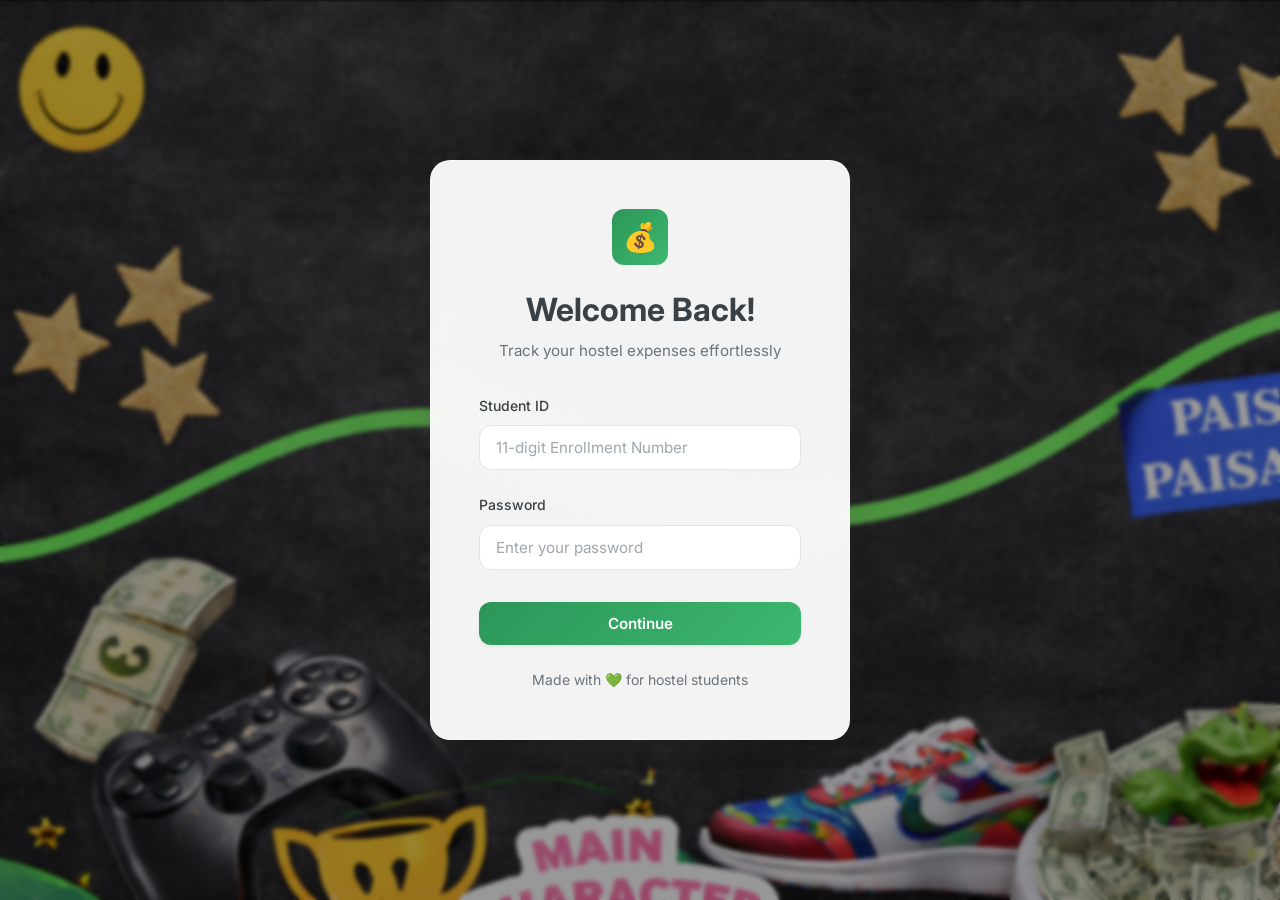
==== dashboard.html @ 22529d7c "Renamed file and added new asset" ====
<!DOCTYPE html>
<html lang="en">
<head>
  <meta charset="UTF-8">
  <meta name="viewport" content="width=device-width, initial-scale=1.0">
  <title>Dashboard - Hostel Expense Manager</title>
  <link rel="preconnect" href="https://fonts.googleapis.com">
  <link rel="preconnect" href="https://fonts.gstatic.com" crossorigin>
  <link href="https://fonts.googleapis.com/css2?family=Inter:wght@400;500;600;700&display=swap" rel="stylesheet">
  <link rel="stylesheet" href="style.css">
</head>
<body>
  <div class="app-container">
    <!-- Sidebar -->
    <aside class="sidebar">
      <div class="sidebar-logo">
        <div class="logo-icon">💰</div>
        <div class="logo-text">
          <h3>Expense Hub</h3>
          <p>Hostel Manager</p>
        </div>
      </div>

      <ul class="nav-menu">
        <li class="nav-item">
          <a href="dashboard.html" class="nav-link active">
            <span class="nav-icon">📊</span>
            <span>Dashboard</span>
          </a>
        </li>
        <li class="nav-item">
          <a href="expenses.html" class="nav-link">
            <span class="nav-icon">💳</span>
            <span>Expenses</span>
          </a>
        </li>
        <li class="nav-item">
          <a href="settlements.html" class="nav-link">
            <span class="nav-icon">🤝</span>
            <span>Settlements</span>
          </a>
        </li>
        <li class="nav-item">
          <a href="roommates.html" class="nav-link">
            <span class="nav-icon">👥</span>
            <span>Roommates</span>
          </a>
        </li>
      </ul>

      <button class="btn btn-ghost" id="logoutBtn" style="width: 100%;">
        <span>🚪</span>
        <span>Logout</span>
      </button>
    </aside>

    <!-- Main Content -->
    <main class="main-content">
      <div class="page-header">
        <h1>Dashboard</h1>
        <p>Overview of your monthly finances</p>
      </div>

      <!-- Budget Overview -->
      <div class="card-grid">
        <div class="card stat-card primary">
          <div class="stat-icon">💰</div>
          <div class="stat-label">Monthly Budget</div>
          <div class="stat-value">₹<span id="budgetTotal">10,000</span></div>
          <button class="btn btn-ghost btn-sm" id="editBudgetBtn">Edit Budget</button>
        </div>

        <div class="card stat-card warning">
          <div class="stat-icon">💸</div>
          <div class="stat-label">Total Spent</div>
          <div class="stat-value">₹<span id="totalSpent">0</span></div>
          <p class="text-muted" id="expenseCount">0 expenses</p>
        </div>

        <div class="card stat-card success">
          <div class="stat-icon">💵</div>
          <div class="stat-label">Remaining Budget</div>
          <div class="stat-value">₹<span id="remainingBudget">10,000</span></div>
          <p class="text-muted" id="budgetStatus">You're doing great!</p>
        </div>

        <div class="card stat-card primary">
          <div class="stat-icon">👤</div>
          <div class="stat-label">You Paid</div>
          <div class="stat-value">₹<span id="userPaid">0</span></div>
          <p class="text-muted">Your share</p>
        </div>
      </div>

      <!-- Budget Progress -->
      <div class="card">
        <div class="card-header">
          <h3>Budget Progress</h3>
        </div>
        <div class="card-body">
          <div style="display: flex; justify-content: space-between; margin-bottom: 8px;">
            <span class="text-muted" id="progressLabel">₹0 of ₹10,000 used</span>
            <span class="text-muted" id="progressPercent">0%</span>
          </div>
          <div class="progress-bar">
            <div class="progress-fill" id="progressFill" style="width: 0%"></div>
          </div>
        </div>
      </div>

      <!-- Spending by Category -->
      <div class="card">
        <div class="card-header">
          <h3>Spending by Category</h3>
        </div>
        <div class="card-body">
          <div class="category-bars" id="categoryBars">
            <!-- Category bars will be dynamically added -->
            <div class="empty-state">
              <div class="empty-icon">📊</div>
              <h3>No expenses yet</h3>
              <p>Add your first expense to see category breakdown</p>
              <button class="btn btn-primary" onclick="window.location.href='expenses.html'">
                Add Expense
              </button>
            </div>
          </div>
        </div>
      </div>

      <!-- Quick Action -->
      <div style="position: fixed; bottom: 32px; right: 32px;">
        <button class="btn btn-primary" onclick="window.location.href='expenses.html'" 
                style="border-radius: 9999px; padding: 16px 32px; font-size: 1.125rem; box-shadow: 0 8px 24px hsl(145 55% 38% / 0.3);">
          ➕ Add New Expense
        </button>
      </div>
    </main>
  </div>

  <!-- Edit Budget Modal -->
  <div id="editBudgetModal" class="modal-overlay hidden">
    <div class="modal">
      <div class="modal-header">
        <h2>Edit Monthly Budget</h2>
        <button class="modal-close" onclick="closeEditBudgetModal()">×</button>
      </div>
      
      <form id="editBudgetForm">
        <div class="form-group">
          <label for="newBudget" class="form-label">Monthly Budget (₹)</label>
          <input 
            type="number" 
            id="newBudget" 
            class="form-input" 
            placeholder="e.g., 10000"
            min="0"
            step="100"
            required
          >
        </div>

        <div class="modal-footer">
          <button type="button" class="btn btn-secondary" onclick="closeEditBudgetModal()">
            Cancel
          </button>
          <button type="submit" class="btn btn-primary">
            Save Budget
          </button>
        </div>
      </form>
    </div>
  </div>

  <script src="data.js"></script>
  <script src="dashboard.js"></script>
</body>
</html>
---- style.css ----
/* ================================
   DESIGN SYSTEM - HOSTEL EXPENSE MANAGER
   Fresh Green Theme with Soft Rounded Design
   ================================ */

:root {
  /* Color System - HSL Format */
  --primary: 145 55% 38%;           /* Emerald green - brand color */
  --primary-hover: 145 60% 30%;     /* Darker emerald for hover */
  --primary-light: 150 55% 70%;     /* Mint - accent */
  --primary-glow: 145 50% 48%;      /* Brighter green for effects */
  
  --accent: 150 55% 70%;            /* Mint accent */
  --accent-light: 150 50% 96%;      /* Soft mint tint */
  
  --sage: 135 20% 72%;              /* Sage - neutral green */
  --sage-light: 135 20% 90%;        /* Light sage for borders */
  
  --background: 210 20% 98%;        /* Off-white */
  --surface: 0 0% 100%;             /* Pure white for cards */
  --border: 210 15% 90%;            /* Subtle borders */
  
  --foreground: 210 10% 25%;        /* Body text - dark gray */
  --foreground-muted: 210 8% 45%;   /* Muted text */
  --foreground-light: 210 8% 65%;   /* Light text */
  
  --success: 145 55% 38%;           /* Green for positive */
  --warning: 45 95% 55%;            /* Amber for warnings */
  --danger: 0 72% 55%;              /* Red for negative */
  
  --shadow-sm: 0 2px 4px hsl(210 10% 25% / 0.06);
  --shadow-md: 0 4px 12px hsl(210 10% 25% / 0.08);
  --shadow-lg: 0 8px 24px hsl(210 10% 25% / 0.12);
  --shadow-glow: 0 0 24px hsl(var(--primary-glow) / 0.15);
  
  --radius-sm: 8px;
  --radius-md: 12px;
  --radius-lg: 16px;
  --radius-xl: 20px;
  --radius-full: 9999px;
  
  --transition: 0.2s cubic-bezier(0.4, 0, 0.2, 1);
  --transition-slow: 0.3s cubic-bezier(0.4, 0, 0.2, 1);
  
  --spacing-xs: 4px;
  --spacing-sm: 8px;
  --spacing-md: 16px;
  --spacing-lg: 24px;
  --spacing-xl: 32px;
  --spacing-2xl: 48px;
}

/* ================================
   GLOBAL RESET & BASE
   ================================ */

* {
  margin: 0;
  padding: 0;
  box-sizing: border-box;
}

html {
  font-size: 16px;
  -webkit-font-smoothing: antialiased;
  -moz-osx-font-smoothing: grayscale;
}

body {
  font-family: 'Inter', -apple-system, BlinkMacSystemFont, 'Segoe UI', system-ui, sans-serif;
  background-image: url("./Login_bg.png");
  line-height: 1.6;
  min-height: 100vh;
  overflow-x: hidden;
}

/* ================================
   TYPOGRAPHY
   ================================ */

h1, h2, h3, h4, h5, h6 {
  font-weight: 600;
  line-height: 1.3;
  color: hsl(var(--foreground));
}

h1 {
  font-size: 2rem;
  font-weight: 700;
}

h2 {
  font-size: 1.5rem;
}

h3 {
  font-size: 1.25rem;
}

h4 {
  font-size: 1.125rem;
}

p {
  line-height: 1.6;
  color: hsl(var(--foreground-muted));
}

.text-muted {
  color: hsl(var(--foreground-muted));
  font-size: 0.875rem;
}

.text-light {
  color: hsl(var(--foreground-light));
  font-size: 0.875rem;
}

/* ================================
   LAYOUT - LOGIN PAGE
   ================================ */

.login-container {
  min-height: 100vh;
  display: flex;
  align-items: center;
  justify-content: center;
  background-size: cover;
  background-position: center;
  padding: var(--spacing-lg);
  position: relative;
}

.login-container::before {
  content: '';
  position: absolute;
  inset: 0;
  background: rgba(0, 0, 0, 0.4);
  backdrop-filter: blur(2px);
}

.login-card {
  position: relative;
  z-index: 1;
  background: rgba(255, 255, 255, 0.95);
  backdrop-filter: blur(20px);
  border-radius: var(--radius-xl);
  padding: var(--spacing-2xl);
  width: 100%;
  max-width: 420px;
  box-shadow: var(--shadow-lg);
  border: 1px solid rgba(255, 255, 255, 0.3);
}

.login-logo {
  width: 56px;
  height: 56px;
  background: linear-gradient(135deg, hsl(var(--primary)), hsl(var(--primary-glow)));
  border-radius: var(--radius-md);
  display: flex;
  align-items: center;
  justify-content: center;
  font-size: 1.75rem;
  margin: 0 auto var(--spacing-lg);
}

.login-header {
  text-align: center;
  margin-bottom: var(--spacing-xl);
}

.login-header h1 {
  margin-bottom: var(--spacing-sm);
  color: hsl(var(--foreground));
}

.login-header p {
  color: hsl(var(--foreground-muted));
  font-size: 0.95rem;
}

/* ================================
   LAYOUT - MAIN APP
   ================================ */

.app-container {
  display: flex;
  min-height: 100vh;
  background: hsl(var(--background));
}

.sidebar {
  width: 260px;
  background: hsl(var(--surface));
  border-right: 1px solid hsl(var(--border));
  padding: var(--spacing-lg);
  display: flex;
  flex-direction: column;
  position: fixed;
  height: 100vh;
  left: 0;
  top: 0;
}

.sidebar-logo {
  display: flex;
  align-items: center;
  gap: var(--spacing-md);
  margin-bottom: var(--spacing-2xl);
  padding-bottom: var(--spacing-lg);
  border-bottom: 1px solid hsl(var(--border));
}

.logo-icon {
  width: 40px;
  height: 40px;
  background: linear-gradient(135deg, hsl(var(--primary)), hsl(var(--primary-glow)));
  border-radius: var(--radius-md);
  display: flex;
  align-items: center;
  justify-content: center;
  font-size: 1.25rem;
  flex-shrink: 0;
}

.logo-text h3 {
  font-size: 1.125rem;
  color: hsl(var(--foreground));
  margin-bottom: 2px;
}

.logo-text p {
  font-size: 0.75rem;
  color: hsl(var(--foreground-muted));
}

.nav-menu {
  list-style: none;
  flex: 1;
}

.nav-item {
  margin-bottom: var(--spacing-sm);
}

.nav-link {
  display: flex;
  align-items: center;
  gap: var(--spacing-md);
  padding: var(--spacing-md);
  border-radius: var(--radius-md);
  text-decoration: none;
  color: hsl(var(--foreground-muted));
  font-weight: 500;
  transition: all var(--transition);
  cursor: pointer;
}

.nav-link:hover {
  background: hsl(var(--accent-light));
  color: hsl(var(--primary));
}

.nav-link.active {
  background: linear-gradient(135deg, hsl(var(--primary)), hsl(var(--primary-glow)));
  color: white;
  box-shadow: var(--shadow-glow);
}

.nav-icon {
  font-size: 1.25rem;
  width: 24px;
  text-align: center;
}

.main-content {
  flex: 1;
  margin-left: 260px;
  padding: var(--spacing-xl);
  min-height: 100vh;
}

.page-header {
  margin-bottom: var(--spacing-xl);
}

.page-header h1 {
  margin-bottom: var(--spacing-sm);
}

.page-header p {
  font-size: 1rem;
}

/* ================================
   CARDS & CONTAINERS
   ================================ */

.card {
  background: hsl(var(--surface));
  border-radius: var(--radius-lg);
  padding: var(--spacing-lg);
  box-shadow: var(--shadow-sm);
  border: 1px solid hsl(var(--border));
  transition: all var(--transition);
}

.card:hover {
  box-shadow: var(--shadow-md);
}

.card-header {
  margin-bottom: var(--spacing-lg);
  padding-bottom: var(--spacing-md);
  border-bottom: 1px solid hsl(var(--border));
}

.card-header h3 {
  font-size: 1.125rem;
  color: hsl(var(--foreground));
}

.card-body {
  padding: 0;
}

.card-grid {
  display: grid;
  grid-template-columns: repeat(auto-fit, minmax(280px, 1fr));
  gap: var(--spacing-lg);
  margin-bottom: var(--spacing-xl);
}

/* ================================
   STAT CARDS
   ================================ */

.stat-card {
  display: flex;
  flex-direction: column;
  gap: var(--spacing-md);
}

.stat-card .stat-icon {
  width: 48px;
  height: 48px;
  border-radius: var(--radius-md);
  display: flex;
  align-items: center;
  justify-content: center;
  font-size: 1.5rem;
  margin-bottom: var(--spacing-sm);
}

.stat-card.primary .stat-icon {
  background: linear-gradient(135deg, hsl(var(--primary) / 0.1), hsl(var(--primary-glow) / 0.1));
  color: hsl(var(--primary));
}

.stat-card.success .stat-icon {
  background: hsl(var(--success) / 0.1);
  color: hsl(var(--success));
}

.stat-card.warning .stat-icon {
  background: hsl(var(--warning) / 0.1);
  color: hsl(var(--warning));
}

.stat-card.danger .stat-icon {
  background: hsl(var(--danger) / 0.1);
  color: hsl(var(--danger));
}

.stat-label {
  font-size: 0.875rem;
  color: hsl(var(--foreground-muted));
  font-weight: 500;
}

.stat-value {
  font-size: 1.875rem;
  font-weight: 700;
  color: hsl(var(--foreground));
}

.stat-change {
  font-size: 0.875rem;
  font-weight: 500;
  display: inline-flex;
  align-items: center;
  gap: 4px;
}

.stat-change.positive {
  color: hsl(var(--success));
}

.stat-change.negative {
  color: hsl(var(--danger));
}

/* ================================
   FORMS & INPUTS
   ================================ */

.form-group {
  margin-bottom: var(--spacing-lg);
}

.form-label {
  display: block;
  margin-bottom: var(--spacing-sm);
  font-weight: 500;
  color: hsl(var(--foreground));
  font-size: 0.875rem;
}

.form-input,
.form-select,
.form-textarea {
  width: 100%;
  padding: 12px 16px;
  border: 1.5px solid hsl(var(--border));
  border-radius: var(--radius-md);
  font-size: 0.95rem;
  font-family: inherit;
  background: hsl(var(--surface));
  color: hsl(var(--foreground));
  transition: all var(--transition);
}

.form-input:focus,
.form-select:focus,
.form-textarea:focus {
  outline: none;
  border-color: hsl(var(--primary));
  box-shadow: 0 0 0 3px hsl(var(--primary) / 0.1);
}

.form-textarea {
  resize: vertical;
  min-height: 100px;
}

::placeholder {
  color: hsl(var(--foreground-light));
}

/* ================================
   BUTTONS
   ================================ */

.btn {
  display: inline-flex;
  align-items: center;
  justify-content: center;
  gap: var(--spacing-sm);
  padding: 12px 24px;
  border: none;
  border-radius: var(--radius-md);
  font-size: 0.95rem;
  font-weight: 600;
  font-family: inherit;
  cursor: pointer;
  transition: all var(--transition);
  text-decoration: none;
  white-space: nowrap;
}

.btn-primary {
  background: linear-gradient(135deg, hsl(var(--primary)), hsl(var(--primary-glow)));
  color: white;
  box-shadow: var(--shadow-sm);
}

.btn-primary:hover {
  transform: translateY(-2px);
  box-shadow: var(--shadow-glow), var(--shadow-md);
}

.btn-primary:active {
  transform: translateY(0);
}

.btn-secondary {
  background: hsl(var(--surface));
  color: hsl(var(--foreground));
  border: 1.5px solid hsl(var(--border));
}

.btn-secondary:hover {
  border-color: hsl(var(--primary));
  color: hsl(var(--primary));
  background: hsl(var(--accent-light));
}

.btn-ghost {
  background: transparent;
  color: hsl(var(--foreground-muted));
  padding: 8px 16px;
}

.btn-ghost:hover {
  background: hsl(var(--accent-light));
  color: hsl(var(--primary));
}

.btn-danger {
  background: hsl(var(--danger));
  color: white;
}

.btn-danger:hover {
  background: hsl(0 72% 48%);
}

.btn-sm {
  padding: 8px 16px;
  font-size: 0.875rem;
}

.btn-icon {
  width: 40px;
  height: 40px;
  padding: 0;
  border-radius: var(--radius-md);
}

/* ================================
   PROGRESS BAR
   ================================ */

.progress-bar {
  width: 100%;
  height: 12px;
  background: hsl(var(--sage-light));
  border-radius: var(--radius-full);
  overflow: hidden;
  margin: var(--spacing-md) 0;
}

.progress-fill {
  height: 100%;
  background: linear-gradient(90deg, hsl(var(--primary)), hsl(var(--primary-glow)));
  border-radius: var(--radius-full);
  transition: width var(--transition-slow);
}

.progress-fill.warning {
  background: linear-gradient(90deg, hsl(var(--warning)), hsl(45 95% 65%));
}

.progress-fill.danger {
  background: linear-gradient(90deg, hsl(var(--danger)), hsl(0 72% 65%));
}

/* ================================
   CATEGORY BARS
   ================================ */

.category-bars {
  display: flex;
  flex-direction: column;
  gap: var(--spacing-lg);
}

.category-bar-item {
  display: flex;
  flex-direction: column;
  gap: var(--spacing-sm);
}

.category-bar-header {
  display: flex;
  justify-content: space-between;
  align-items: center;
}

.category-bar-label {
  display: flex;
  align-items: center;
  gap: var(--spacing-sm);
  font-weight: 500;
  color: hsl(var(--foreground));
}

.category-bar-icon {
  font-size: 1.25rem;
}

.category-bar-amount {
  font-weight: 600;
  color: hsl(var(--foreground));
}

.category-bar {
  height: 8px;
  background: hsl(var(--sage-light));
  border-radius: var(--radius-full);
  overflow: hidden;
}

.category-bar-fill {
  height: 100%;
  background: linear-gradient(90deg, hsl(var(--primary)), hsl(var(--primary-glow)));
  border-radius: var(--radius-full);
  transition: width var(--transition-slow);
}

/* ================================
   FILTERS & PILLS
   ================================ */

.filters {
  display: flex;
  flex-wrap: wrap;
  gap: var(--spacing-sm);
  margin-bottom: var(--spacing-xl);
}

.filter-pill {
  padding: 8px 16px;
  border-radius: var(--radius-full);
  background: hsl(var(--surface));
  border: 1.5px solid hsl(var(--border));
  color: hsl(var(--foreground-muted));
  font-size: 0.875rem;
  font-weight: 500;
  cursor: pointer;
  transition: all var(--transition);
  white-space: nowrap;
}

.filter-pill:hover {
  border-color: hsl(var(--primary));
  color: hsl(var(--primary));
  background: hsl(var(--accent-light));
}

.filter-pill.active {
  background: linear-gradient(135deg, hsl(var(--primary)), hsl(var(--primary-glow)));
  color: white;
  border-color: transparent;
}

/* ================================
   EXPENSE CARDS
   ================================ */

.expense-list {
  display: flex;
  flex-direction: column;
  gap: var(--spacing-md);
}

.expense-card {
  display: flex;
  align-items: center;
  justify-content: space-between;
  padding: var(--spacing-lg);
  background: hsl(var(--surface));
  border: 1px solid hsl(var(--border));
  border-radius: var(--radius-lg);
  transition: all var(--transition);
  cursor: pointer;
}

.expense-card:hover {
  border-color: hsl(var(--primary));
  box-shadow: var(--shadow-md);
}

.expense-card-left {
  display: flex;
  align-items: center;
  gap: var(--spacing-md);
  flex: 1;
}

.expense-icon {
  width: 48px;
  height: 48px;
  border-radius: var(--radius-md);
  display: flex;
  align-items: center;
  justify-content: center;
  font-size: 1.5rem;
  background: hsl(var(--accent-light));
  color: hsl(var(--primary));
  flex-shrink: 0;
}

.expense-details {
  flex: 1;
  min-width: 0;
}

.expense-title {
  font-weight: 600;
  color: hsl(var(--foreground));
  margin-bottom: 4px;
}

.expense-meta {
  display: flex;
  align-items: center;
  gap: var(--spacing-md);
  flex-wrap: wrap;
}

.expense-date,
.expense-payer {
  font-size: 0.875rem;
  color: hsl(var(--foreground-muted));
  display: flex;
  align-items: center;
  gap: 4px;
}

.expense-tags {
  display: flex;
  gap: var(--spacing-sm);
  margin-top: 4px;
}

.tag {
  padding: 4px 10px;
  border-radius: var(--radius-full);
  font-size: 0.75rem;
  font-weight: 500;
}

.tag-category {
  background: hsl(var(--primary) / 0.1);
  color: hsl(var(--primary));
}

.tag-shared {
  background: hsl(var(--warning) / 0.1);
  color: hsl(var(--warning));
}

.tag-personal {
  background: hsl(210 10% 85%);
  color: hsl(var(--foreground-muted));
}

.expense-amount {
  text-align: right;
  flex-shrink: 0;
}

.expense-total {
  font-size: 1.125rem;
  font-weight: 700;
  color: hsl(var(--foreground));
  margin-bottom: 4px;
}

.expense-share {
  font-size: 0.875rem;
  color: hsl(var(--foreground-muted));
}

/* ================================
   ROOMMATE CARDS
   ================================ */

.roommate-list {
  display: grid;
  grid-template-columns: repeat(auto-fill, minmax(250px, 1fr));
  gap: var(--spacing-lg);
}

.roommate-card {
  display: flex;
  align-items: center;
  gap: var(--spacing-md);
  padding: var(--spacing-lg);
  background: hsl(var(--surface));
  border: 1px solid hsl(var(--border));
  border-radius: var(--radius-lg);
  transition: all var(--transition);
}

.roommate-card:hover {
  border-color: hsl(var(--primary));
  box-shadow: var(--shadow-md);
}

.roommate-avatar {
  width: 56px;
  height: 56px;
  border-radius: var(--radius-full);
  display: flex;
  align-items: center;
  justify-content: center;
  font-size: 1.5rem;
  font-weight: 700;
  color: white;
  flex-shrink: 0;
}

.roommate-info {
  flex: 1;
  min-width: 0;
}

.roommate-name {
  font-weight: 600;
  color: hsl(var(--foreground));
  margin-bottom: 4px;
  display: flex;
  align-items: center;
  gap: var(--spacing-sm);
}

.badge-you {
  padding: 2px 8px;
  border-radius: var(--radius-full);
  background: linear-gradient(135deg, hsl(var(--primary)), hsl(var(--primary-glow)));
  color: white;
  font-size: 0.7rem;
  font-weight: 600;
}

.roommate-actions {
  display: flex;
  gap: var(--spacing-sm);
}

/* ================================
   SETTLEMENT CARDS
   ================================ */

.settlement-list {
  display: flex;
  flex-direction: column;
  gap: var(--spacing-md);
}

.settlement-card {
  display: flex;
  align-items: center;
  justify-content: space-between;
  padding: var(--spacing-lg);
  background: hsl(var(--surface));
  border: 1px solid hsl(var(--border));
  border-radius: var(--radius-lg);
  transition: all var(--transition);
}

.settlement-card:hover {
  box-shadow: var(--shadow-md);
}

.settlement-card.owe {
  border-left: 4px solid hsl(var(--danger));
}

.settlement-card.owed {
  border-left: 4px solid hsl(var(--success));
}

.settlement-left {
  display: flex;
  align-items: center;
  gap: var(--spacing-md);
  flex: 1;
}

.settlement-avatar {
  width: 48px;
  height: 48px;
  border-radius: var(--radius-full);
  display: flex;
  align-items: center;
  justify-content: center;
  font-size: 1.25rem;
  font-weight: 700;
  color: white;
  flex-shrink: 0;
}

.settlement-details {
  flex: 1;
}

.settlement-text {
  font-weight: 600;
  color: hsl(var(--foreground));
  margin-bottom: 4px;
}

.settlement-date {
  font-size: 0.875rem;
  color: hsl(var(--foreground-muted));
}

.settlement-amount {
  font-size: 1.5rem;
  font-weight: 700;
  margin: 0 var(--spacing-lg);
}

.settlement-amount.owe {
  color: hsl(var(--danger));
}

.settlement-amount.owed {
  color: hsl(var(--success));
}

.settlement-actions {
  display: flex;
  gap: var(--spacing-sm);
}

/* ================================
   EMPTY STATES
   ================================ */

.empty-state {
  text-align: center;
  padding: var(--spacing-2xl);
}

.empty-icon {
  font-size: 4rem;
  margin-bottom: var(--spacing-lg);
  opacity: 0.5;
}

.empty-state h3 {
  margin-bottom: var(--spacing-sm);
  color: hsl(var(--foreground));
}

.empty-state p {
  margin-bottom: var(--spacing-xl);
  color: hsl(var(--foreground-muted));
}

/* ================================
   MODAL/DIALOG
   ================================ */

.modal-overlay {
  position: fixed;
  inset: 0;
  background: rgba(0, 0, 0, 0.5);
  backdrop-filter: blur(4px);
  display: flex;
  align-items: center;
  justify-content: center;
  z-index: 1000;
  padding: var(--spacing-lg);
}

.modal {
  background: hsl(var(--surface));
  border-radius: var(--radius-xl);
  padding: var(--spacing-xl);
  width: 100%;
  max-width: 500px;
  max-height: 90vh;
  overflow-y: auto;
  box-shadow: var(--shadow-lg);
}

.modal-header {
  display: flex;
  justify-content: space-between;
  align-items: center;
  margin-bottom: var(--spacing-xl);
}

.modal-header h2 {
  color: hsl(var(--foreground));
}

.modal-close {
  width: 36px;
  height: 36px;
  border-radius: var(--radius-md);
  border: none;
  background: transparent;
  color: hsl(var(--foreground-muted));
  cursor: pointer;
  display: flex;
  align-items: center;
  justify-content: center;
  font-size: 1.5rem;
  transition: all var(--transition);
}

.modal-close:hover {
  background: hsl(var(--accent-light));
  color: hsl(var(--primary));
}

.modal-footer {
  display: flex;
  gap: var(--spacing-md);
  justify-content: flex-end;
  margin-top: var(--spacing-xl);
}

/* ================================
   UTILITIES
   ================================ */

.hidden {
  display: none !important;
}

.flex {
  display: flex;
}

.flex-col {
  flex-direction: column;
}

.items-center {
  align-items: center;
}

.justify-between {
  justify-content: space-between;
}

.gap-sm {
  gap: var(--spacing-sm);
}

.gap-md {
  gap: var(--spacing-md);
}

.gap-lg {
  gap: var(--spacing-lg);
}

.mt-auto {
  margin-top: auto;
}

.text-center {
  text-align: center;
}

/* ================================
   RESPONSIVE
   ================================ */

@media (max-width: 1024px) {
  body {
    font-size: 14px;
  }
  
  .sidebar {
    width: 220px;
  }
  
  .main-content {
    margin-left: 220px;
    padding: var(--spacing-lg);
  }
  
  .card-grid {
    grid-template-columns: 1fr 1fr;
  }
}
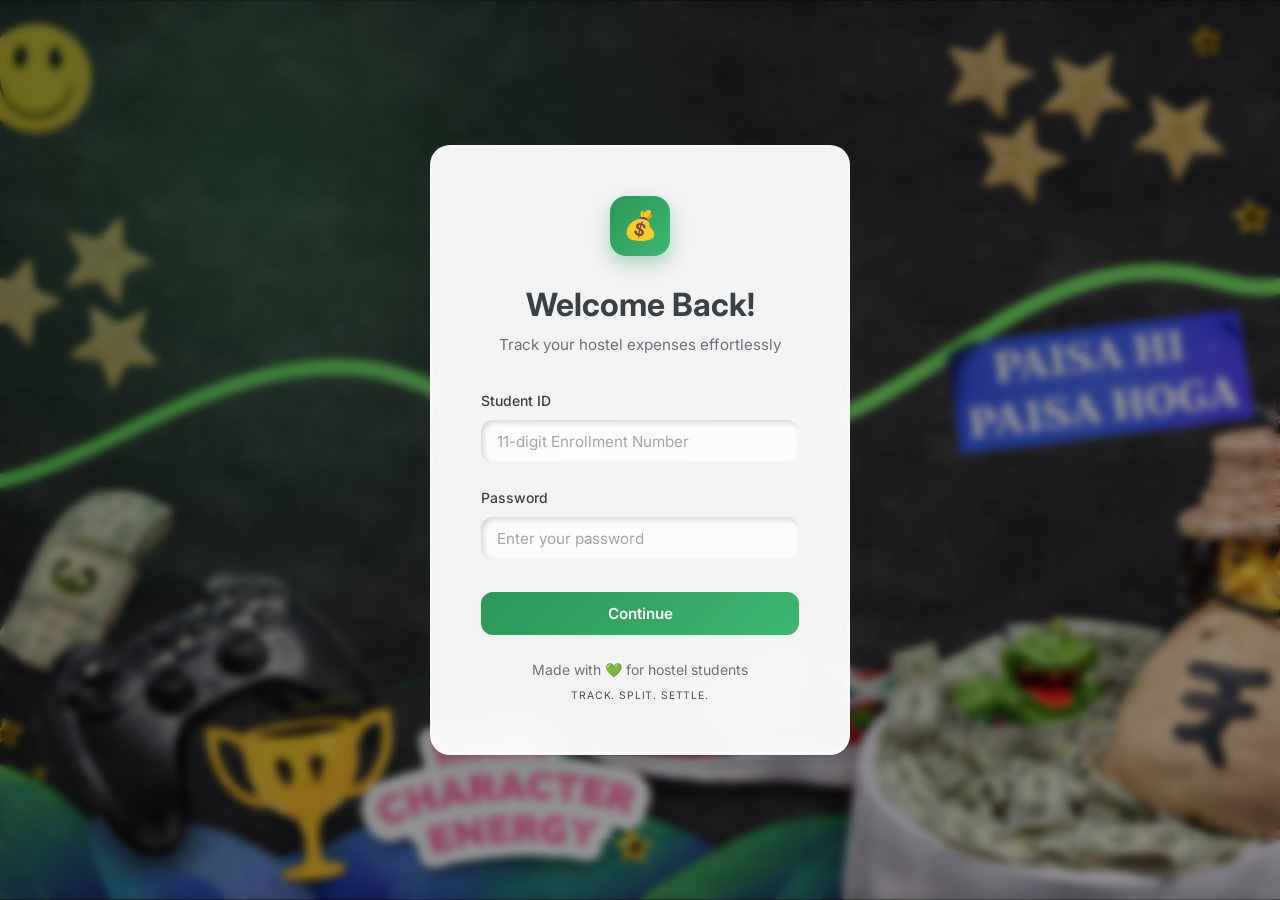
==== commit 9a5514ef: "Update UI" ====
--- a/dashboard.html
+++ b/dashboard.html
@@ -7,7 +7,7 @@
   <link rel="preconnect" href="https://fonts.googleapis.com">
   <link rel="preconnect" href="https://fonts.gstatic.com" crossorigin>
   <link href="https://fonts.googleapis.com/css2?family=Inter:wght@400;500;600;700&display=swap" rel="stylesheet">
-  <link rel="stylesheet" href="style.css">
+  <link rel="stylesheet" href="styles.css">
 </head>
 <body>
   <div class="app-container">
--- a/styles.css
+++ b/styles.css
@@ -0,0 +1,1224 @@
+/* ================================
+   DESIGN SYSTEM - HOSTEL EXPENSE MANAGER
+   Fresh Green Theme with Soft Rounded Design
+   ================================ */
+
+:root {
+  /* Color System - HSL Format */
+  --primary: 145 55% 38%;           /* Emerald green - brand color */
+  --primary-hover: 145 60% 30%;     /* Darker emerald for hover */
+  --primary-light: 150 55% 70%;     /* Mint - accent */
+  --primary-glow: 145 50% 48%;      /* Brighter green for effects */
+  
+  --accent: 150 55% 70%;            /* Mint accent */
+  --accent-light: 150 50% 96%;      /* Soft mint tint */
+  
+  --sage: 135 20% 72%;              /* Sage - neutral green */
+  --sage-light: 135 20% 90%;        /* Light sage for borders */
+  
+  --background: 210 20% 98%;        /* Off-white */
+  --surface: 0 0% 100%;             /* Pure white for cards */
+  --border: 210 15% 90%;            /* Subtle borders */
+  
+  --foreground: 210 10% 25%;        /* Body text - dark gray */
+  --foreground-muted: 210 8% 45%;   /* Muted text */
+  --foreground-light: 210 8% 65%;   /* Light text */
+  
+  --success: 145 55% 38%;           /* Green for positive */
+  --warning: 45 95% 55%;            /* Amber for warnings */
+  --danger: 0 72% 55%;              /* Red for negative */
+  
+  --shadow-sm: 0 2px 4px hsl(210 10% 25% / 0.06);
+  --shadow-md: 0 4px 12px hsl(210 10% 25% / 0.08);
+  --shadow-lg: 0 8px 24px hsl(210 10% 25% / 0.12);
+  --shadow-glow: 0 0 24px hsl(var(--primary-glow) / 0.15);
+  
+  --radius-sm: 8px;
+  --radius-md: 12px;
+  --radius-lg: 16px;
+  --radius-xl: 20px;
+  --radius-full: 9999px;
+  
+  --transition: 0.2s cubic-bezier(0.4, 0, 0.2, 1);
+  --transition-slow: 0.3s cubic-bezier(0.4, 0, 0.2, 1);
+  
+  --spacing-xs: 4px;
+  --spacing-sm: 8px;
+  --spacing-md: 16px;
+  --spacing-lg: 24px;
+  --spacing-xl: 32px;
+  --spacing-2xl: 48px;
+}
+
+/* ================================
+   GLOBAL RESET & BASE
+   ================================ */
+
+* {
+  margin: 0;
+  padding: 0;
+  box-sizing: border-box;
+}
+
+html {
+  font-size: 16px;
+  -webkit-font-smoothing: antialiased;
+  -moz-osx-font-smoothing: grayscale;
+}
+
+body {
+  font-family: 'Inter', -apple-system, BlinkMacSystemFont, 'Segoe UI', system-ui, sans-serif;
+  background-image: url("./Login_bg.png");
+  line-height: 1.6;
+  min-height: 100vh;
+  overflow-x: hidden;
+}
+
+/* ================================
+   TYPOGRAPHY
+   ================================ */
+
+h1, h2, h3, h4, h5, h6 {
+  font-weight: 600;
+  line-height: 1.3;
+  color: hsl(var(--foreground));
+}
+
+h1 {
+  font-size: 2rem;
+  font-weight: 700;
+}
+
+h2 {
+  font-size: 1.5rem;
+}
+
+h3 {
+  font-size: 1.25rem;
+}
+
+h4 {
+  font-size: 1.125rem;
+}
+
+p {
+  line-height: 1.6;
+  color: hsl(var(--foreground-muted));
+}
+
+.text-muted {
+  color: hsl(var(--foreground-muted));
+  font-size: 0.875rem;
+}
+
+.text-light {
+  color: hsl(var(--foreground-light));
+  font-size: 0.875rem;
+}
+
+/* ================================
+   LAYOUT - LOGIN PAGE
+   ================================ */
+
+.login-container {
+  min-height: 100vh;
+  display: flex;
+  align-items: center;
+  justify-content: center;
+  background-image: url("Login_bg.png");
+  background-size: cover;
+  background-position: center;
+  background-repeat: no-repeat;
+  padding: var(--spacing-lg);
+  animation: bgMove 14s ease infinite;
+  position: relative;
+  overflow: hidden;
+}
+
+.login-header h1 {
+  animation: textRise 0.8s ease forwards;
+}
+
+.login-header p {
+  animation: textFade 1s ease forwards;
+}
+
+@keyframes textRise {
+  from {
+    opacity: 0;
+    transform: translateY(20px);
+  }
+  to {
+    opacity: 1;
+    transform: translateY(0);
+  }
+}
+
+@keyframes textFade {
+  from { opacity: 0; }
+  to { opacity: 1; }
+}
+
+.login-container::after {
+  content: "";
+  position: absolute;
+  inset: 0;
+  background: radial-gradient(
+    circle at 20% 20%,
+    rgba(34,197,94,0.15),
+    transparent 40%
+  );
+  animation: bgMove 8s ease-in-out infinite alternate;
+  pointer-events: none;
+}
+
+.login-container::before {
+  content: '';
+  position: absolute;
+  inset: 0;
+  background: linear-gradient(
+    to bottom right,
+    rgba(0, 0, 0, 0.55),
+    rgba(0, 0, 0, 0.35)
+  );
+  backdrop-filter: blur(4.5px);
+  z-index: 0;
+}
+
+.login-card {
+  position: relative;
+  z-index: 1;
+  background: rgba(255, 255, 255, 0.95);
+  backdrop-filter: blur(20px);
+  border-radius: var(--radius-xl);
+  padding: var(--spacing-2xl);
+  width: 100%;
+  max-width: 420px;
+  box-shadow: var(--shadow-lg);
+  border: 3px solid rgba(255, 255, 255, 0.3);
+  animation: slideUpFade 0.6s ease-out;
+
+}
+
+@keyframes slideUpFade {
+  from {
+    opacity: 0;
+    transform: translateY(40px) scale(0.96);
+  }
+  to {
+    opacity: 1;
+    transform: translateY(0) scale(1);
+  }
+}
+
+.login-card:hover {
+  transform: translateY(-10px) scale(1.02);
+  box-shadow: 0 15px 40px rgba(0,0,0,0.25);
+  transition: transform 0.3s ease, box-shadow 0.3s ease;
+}
+
+.login-logo {
+  width: 60px;
+  height: 60px;
+  margin-bottom: 20px;
+  animation: float 1s ease-in-out infinite;
+  background: linear-gradient(135deg, hsl(var(--primary)), hsl(var(--primary-glow)));
+  border-radius: 16px;
+  display: flex;
+  align-items: center;
+  justify-content: center;
+  font-size: 1.75rem;
+  margin: 0 auto 28px;
+  box-shadow: 0 8px 20px hsl(var(--primary) / 0.35);
+}
+
+.login-header {
+  text-align: center;
+  margin-bottom: 32px;
+}
+
+.login-header h1 {
+  margin-bottom: var(--spacing-sm);
+  color: hsl(var(--foreground));
+}
+
+.login-header p {
+  color: hsl(var(--foreground-muted));
+  font-size: 0.95rem;
+}
+
+.login-button {
+  background: #ff7f50;
+  border: none;
+  border-radius: 10px;
+  padding: 12px 20px;
+  color: white;
+  font-weight: bold;
+  cursor: pointer;
+  transition: box-shadow 0.3s ease, transform 0.2s ease;
+}
+
+.login-button:hover {
+  box-shadow: 0 0 15px #ff7f50, 0 0 30px #ff7f50;
+  transform: scale(1.05);
+}
+
+
+/* ================================
+   LAYOUT - MAIN APP
+   ================================ */
+
+.app-container {
+  display: flex;
+  min-height: 100vh;
+  background: hsl(var(--background));
+}
+
+.sidebar {
+  width: 260px;
+  background: hsl(var(--surface));
+  border-right: 1px solid hsl(var(--border));
+  padding: var(--spacing-lg);
+  display: flex;
+  flex-direction: column;
+  position: fixed;
+  height: 100vh;
+  left: 0;
+  top: 0;
+}
+
+.sidebar-logo {
+  display: flex;
+  align-items: center;
+  gap: var(--spacing-md);
+  margin-bottom: var(--spacing-2xl);
+  padding-bottom: var(--spacing-lg);
+  border-bottom: 1px solid hsl(var(--border));
+}
+
+.logo-icon {
+  width: 40px;
+  height: 40px;
+  background: linear-gradient(135deg, hsl(var(--primary)), hsl(var(--primary-glow)));
+  border-radius: var(--radius-md);
+  display: flex;
+  align-items: center;
+  justify-content: center;
+  font-size: 1.25rem;
+  flex-shrink: 0;
+}
+
+.logo-text h3 {
+  font-size: 1.125rem;
+  color: hsl(var(--foreground));
+  margin-bottom: 2px;
+}
+
+.logo-text p {
+  font-size: 0.75rem;
+  color: hsl(var(--foreground-muted));
+}
+
+.nav-menu {
+  list-style: none;
+  flex: 1;
+}
+
+.nav-item {
+  margin-bottom: var(--spacing-sm);
+}
+
+.nav-link {
+  display: flex;
+  align-items: center;
+  gap: var(--spacing-md);
+  padding: var(--spacing-md);
+  border-radius: var(--radius-md);
+  text-decoration: none;
+  color: hsl(var(--foreground-muted));
+  font-weight: 500;
+  transition: all var(--transition);
+  cursor: pointer;
+}
+
+.nav-link:hover {
+  background: hsl(var(--accent-light));
+  color: hsl(var(--primary));
+}
+
+.nav-link.active {
+  background: linear-gradient(135deg, hsl(var(--primary)), hsl(var(--primary-glow)));
+  color: white;
+  box-shadow: var(--shadow-glow);
+}
+
+.nav-icon {
+  font-size: 1.25rem;
+  width: 24px;
+  text-align: center;
+}
+
+.main-content {
+  flex: 1;
+  margin-left: 260px;
+  padding: var(--spacing-xl);
+  min-height: 100vh;
+}
+
+.page-header {
+  margin-bottom: var(--spacing-xl);
+}
+
+.page-header h1 {
+  margin-bottom: var(--spacing-sm);
+}
+
+.page-header p {
+  font-size: 1rem;
+}
+
+/* ================================
+   CARDS & CONTAINERS
+   ================================ */
+
+.card {
+  background: hsl(var(--surface));
+  border-radius: var(--radius-lg);
+  padding: var(--spacing-lg);
+  box-shadow: var(--shadow-sm);
+  border: 1px solid hsl(var(--border));
+  transition: all var(--transition);
+}
+
+.card:hover {
+  box-shadow: var(--shadow-md);
+}
+
+.card-header {
+  margin-bottom: var(--spacing-lg);
+  padding-bottom: var(--spacing-md);
+  border-bottom: 1px solid hsl(var(--border));
+}
+
+.card-header h3 {
+  font-size: 1.125rem;
+  color: hsl(var(--foreground));
+}
+
+.card-body {
+  padding: 0;
+}
+
+.card-grid {
+  display: grid;
+  grid-template-columns: repeat(auto-fit, minmax(280px, 1fr));
+  gap: var(--spacing-lg);
+  margin-bottom: var(--spacing-xl);
+}
+
+/* ================================
+   STAT CARDS
+   ================================ */
+
+.stat-card {
+  display: flex;
+  flex-direction: column;
+  gap: var(--spacing-md);
+}
+
+.stat-card .stat-icon {
+  width: 48px;
+  height: 48px;
+  border-radius: var(--radius-md);
+  display: flex;
+  align-items: center;
+  justify-content: center;
+  font-size: 1.5rem;
+  margin-bottom: var(--spacing-sm);
+}
+
+.stat-card.primary .stat-icon {
+  background: linear-gradient(135deg, hsl(var(--primary) / 0.1), hsl(var(--primary-glow) / 0.1));
+  color: hsl(var(--primary));
+}
+
+.stat-card.success .stat-icon {
+  background: hsl(var(--success) / 0.1);
+  color: hsl(var(--success));
+}
+
+.stat-card.warning .stat-icon {
+  background: hsl(var(--warning) / 0.1);
+  color: hsl(var(--warning));
+}
+
+.stat-card.danger .stat-icon {
+  background: hsl(var(--danger) / 0.1);
+  color: hsl(var(--danger));
+}
+
+.stat-label {
+  font-size: 0.875rem;
+  color: hsl(var(--foreground-muted));
+  font-weight: 500;
+}
+
+.stat-value {
+  font-size: 1.875rem;
+  font-weight: 700;
+  color: hsl(var(--foreground));
+}
+
+.stat-change {
+  font-size: 0.875rem;
+  font-weight: 500;
+  display: inline-flex;
+  align-items: center;
+  gap: 4px;
+}
+
+.stat-change.positive {
+  color: hsl(var(--success));
+}
+
+.stat-change.negative {
+  color: hsl(var(--danger));
+}
+
+/* ================================
+   FORMS & INPUTS
+   ================================ */
+
+.form-group {
+  margin-bottom: var(--spacing-lg);
+}
+
+.form-label {
+  display: block;
+  margin-bottom: var(--spacing-sm);
+  font-weight: 500;
+  color: hsl(var(--foreground));
+  font-size: 0.875rem;
+}
+
+.form-input,
+.form-select,
+.form-textarea {
+  width: 100%;
+  padding: 12px 16px;
+  border: 1.5px solid hsl(var(--border));
+  border-radius: var(--radius-md);
+  font-size: 0.95rem;
+  font-family: inherit;
+  background: hsl(var(--surface));
+  color: hsl(var(--foreground));
+  transition: all var(--transition);
+}
+
+.form-input:focus,
+.form-select:focus,
+.form-textarea:focus {
+  outline: none;
+  border-color: hsl(var(--primary));
+  box-shadow: 0 0 0 3px hsl(var(--primary) / 0.1);
+}
+
+.form-textarea {
+  resize: vertical;
+  min-height: 100px;
+}
+
+::placeholder {
+  color: hsl(var(--foreground-light));
+}
+
+.product-signature {
+  animation-delay: 0.8s;
+  margin-top: 6px;
+  font-size: 0.65rem;
+  letter-spacing: 0.08em;
+  text-transform: uppercase;
+  color: #082211;
+  opacity: 0.75;
+  text-align: center;
+}
+
+/* ================================
+   BUTTONS
+   ================================ */
+
+.btn {
+  display: inline-flex;
+  align-items: center;
+  justify-content: center;
+  gap: var(--spacing-sm);
+  padding: 12px 24px;
+  border: none;
+  border-radius: var(--radius-md);
+  font-size: 0.95rem;
+  font-weight: 600;
+  font-family: inherit;
+  cursor: pointer;
+  transition: all var(--transition);
+  text-decoration: none;
+  white-space: nowrap;
+}
+
+.btn-primary {
+  background: linear-gradient(135deg, hsl(var(--primary)), hsl(var(--primary-glow)));
+  color: white;
+  box-shadow: var(--shadow-sm);
+  overflow: hidden;
+  transition: transform 0.25s ease;
+  position: relative;
+}
+
+.btn-primary::after {
+  content: "";
+  position: absolute;
+  inset: 0;
+  background: linear-gradient(
+    120deg,
+    transparent,
+    rgba(255,255,255,0.5),
+    transparent
+  );
+  transform: translateX(-100%);
+}
+
+.btn-primary:hover::after {
+  transform: translateX(100%);
+  transition: transform 0.6s ease;
+}
+
+.btn-primary:hover {
+  transform: translateY(-3px);
+  box-shadow: var(--shadow-glow), var(--shadow-md);
+}
+
+.btn-primary:active {
+  transform: translateY(0);
+}
+
+.btn-secondary {
+  background: hsl(var(--surface));
+  color: hsl(var(--foreground));
+  border: 1.5px solid hsl(var(--border));
+}
+
+.btn-secondary:hover {
+  border-color: hsl(var(--primary));
+  color: hsl(var(--primary));
+  background: hsl(var(--accent-light));
+}
+
+.btn-ghost {
+  background: transparent;
+  color: hsl(var(--foreground-muted));
+  padding: 8px 16px;
+}
+
+.btn-ghost:hover {
+  background: hsl(var(--accent-light));
+  color: hsl(var(--primary));
+}
+
+.btn-danger {
+  background: hsl(var(--danger));
+  color: white;
+}
+
+.btn-danger:hover {
+  background: hsl(0 72% 48%);
+}
+
+.btn-sm {
+  padding: 8px 16px;
+  font-size: 0.875rem;
+}
+
+.btn-icon {
+  width: 40px;
+  height: 40px;
+  padding: 0;
+  border-radius: var(--radius-md);
+}
+
+/* ================================
+   PROGRESS BAR
+   ================================ */
+
+.progress-bar {
+  width: 100%;
+  height: 12px;
+  background: hsl(var(--sage-light));
+  border-radius: var(--radius-full);
+  overflow: hidden;
+  margin: var(--spacing-md) 0;
+}
+
+.progress-fill {
+  height: 100%;
+  background: linear-gradient(90deg, hsl(var(--primary)), hsl(var(--primary-glow)));
+  border-radius: var(--radius-full);
+  transition: width var(--transition-slow);
+}
+
+.progress-fill.warning {
+  background: linear-gradient(90deg, hsl(var(--warning)), hsl(45 95% 65%));
+}
+
+.progress-fill.danger {
+  background: linear-gradient(90deg, hsl(var(--danger)), hsl(0 72% 65%));
+}
+
+/* ================================
+   CATEGORY BARS
+   ================================ */
+
+.category-bars {
+  display: flex;
+  flex-direction: column;
+  gap: var(--spacing-lg);
+}
+
+.category-bar-item {
+  display: flex;
+  flex-direction: column;
+  gap: var(--spacing-sm);
+}
+
+.category-bar-header {
+  display: flex;
+  justify-content: space-between;
+  align-items: center;
+}
+
+.category-bar-label {
+  display: flex;
+  align-items: center;
+  gap: var(--spacing-sm);
+  font-weight: 500;
+  color: hsl(var(--foreground));
+}
+
+.category-bar-icon {
+  font-size: 1.25rem;
+}
+
+.category-bar-amount {
+  font-weight: 600;
+  color: hsl(var(--foreground));
+}
+
+.category-bar {
+  height: 8px;
+  background: hsl(var(--sage-light));
+  border-radius: var(--radius-full);
+  overflow: hidden;
+}
+
+.category-bar-fill {
+  height: 100%;
+  background: linear-gradient(90deg, hsl(var(--primary)), hsl(var(--primary-glow)));
+  border-radius: var(--radius-full);
+  transition: width var(--transition-slow);
+}
+
+/* ================================
+   FILTERS & PILLS
+   ================================ */
+
+.filters {
+  display: flex;
+  flex-wrap: wrap;
+  gap: var(--spacing-sm);
+  margin-bottom: var(--spacing-xl);
+}
+
+.filter-pill {
+  padding: 8px 16px;
+  border-radius: var(--radius-full);
+  background: hsl(var(--surface));
+  border: 1.5px solid hsl(var(--border));
+  color: hsl(var(--foreground-muted));
+  font-size: 0.875rem;
+  font-weight: 500;
+  cursor: pointer;
+  transition: all var(--transition);
+  white-space: nowrap;
+}
+
+.filter-pill:hover {
+  border-color: hsl(var(--primary));
+  color: hsl(var(--primary));
+  background: hsl(var(--accent-light));
+}
+
+.filter-pill.active {
+  background: linear-gradient(135deg, hsl(var(--primary)), hsl(var(--primary-glow)));
+  color: white;
+  border-color: transparent;
+}
+
+/* ================================
+   EXPENSE CARDS
+   ================================ */
+
+.expense-list {
+  display: flex;
+  flex-direction: column;
+  gap: var(--spacing-md);
+}
+
+.expense-card {
+  display: flex;
+  align-items: center;
+  justify-content: space-between;
+  padding: var(--spacing-lg);
+  background: hsl(var(--surface));
+  border: 1px solid hsl(var(--border));
+  border-radius: var(--radius-lg);
+  transition: all var(--transition);
+  cursor: pointer;
+}
+
+.expense-card:hover {
+  border-color: hsl(var(--primary));
+  box-shadow: var(--shadow-md);
+}
+
+.expense-card-left {
+  display: flex;
+  align-items: center;
+  gap: var(--spacing-md);
+  flex: 1;
+}
+
+.expense-icon {
+  width: 48px;
+  height: 48px;
+  border-radius: var(--radius-md);
+  display: flex;
+  align-items: center;
+  justify-content: center;
+  font-size: 1.5rem;
+  background: hsl(var(--accent-light));
+  color: hsl(var(--primary));
+  flex-shrink: 0;
+}
+
+.expense-details {
+  flex: 1;
+  min-width: 0;
+}
+
+.expense-title {
+  font-weight: 600;
+  color: hsl(var(--foreground));
+  margin-bottom: 4px;
+}
+
+.expense-meta {
+  display: flex;
+  align-items: center;
+  gap: var(--spacing-md);
+  flex-wrap: wrap;
+}
+
+.expense-date,
+.expense-payer {
+  font-size: 0.875rem;
+  color: hsl(var(--foreground-muted));
+  display: flex;
+  align-items: center;
+  gap: 4px;
+}
+
+.expense-tags {
+  display: flex;
+  gap: var(--spacing-sm);
+  margin-top: 4px;
+}
+
+.tag {
+  padding: 4px 10px;
+  border-radius: var(--radius-full);
+  font-size: 0.75rem;
+  font-weight: 500;
+}
+
+.tag-category {
+  background: hsl(var(--primary) / 0.1);
+  color: hsl(var(--primary));
+}
+
+.tag-shared {
+  background: hsl(var(--warning) / 0.1);
+  color: hsl(var(--warning));
+}
+
+.tag-personal {
+  background: hsl(210 10% 85%);
+  color: hsl(var(--foreground-muted));
+}
+
+.expense-amount {
+  text-align: right;
+  flex-shrink: 0;
+}
+
+.expense-total {
+  font-size: 1.125rem;
+  font-weight: 700;
+  color: hsl(var(--foreground));
+  margin-bottom: 4px;
+}
+
+.expense-share {
+  font-size: 0.875rem;
+  color: hsl(var(--foreground-muted));
+}
+
+/* ================================
+   ROOMMATE CARDS
+   ================================ */
+
+.roommate-list {
+  display: grid;
+  grid-template-columns: repeat(auto-fill, minmax(250px, 1fr));
+  gap: var(--spacing-lg);
+}
+
+.roommate-card {
+  display: flex;
+  align-items: center;
+  gap: var(--spacing-md);
+  padding: var(--spacing-lg);
+  background: hsl(var(--surface));
+  border: 1px solid hsl(var(--border));
+  border-radius: var(--radius-lg);
+  transition: all var(--transition);
+}
+
+.roommate-card:hover {
+  border-color: hsl(var(--primary));
+  box-shadow: var(--shadow-md);
+}
+
+.roommate-avatar {
+  width: 56px;
+  height: 56px;
+  border-radius: var(--radius-full);
+  display: flex;
+  align-items: center;
+  justify-content: center;
+  font-size: 1.5rem;
+  font-weight: 700;
+  color: white;
+  flex-shrink: 0;
+}
+
+.roommate-info {
+  flex: 1;
+  min-width: 0;
+}
+
+.roommate-name {
+  font-weight: 600;
+  color: hsl(var(--foreground));
+  margin-bottom: 4px;
+  display: flex;
+  align-items: center;
+  gap: var(--spacing-sm);
+}
+
+.badge-you {
+  padding: 2px 8px;
+  border-radius: var(--radius-full);
+  background: linear-gradient(135deg, hsl(var(--primary)), hsl(var(--primary-glow)));
+  color: white;
+  font-size: 0.7rem;
+  font-weight: 600;
+}
+
+.roommate-actions {
+  display: flex;
+  gap: var(--spacing-sm);
+}
+
+/* ================================
+   SETTLEMENT CARDS
+   ================================ */
+
+.settlement-list {
+  display: flex;
+  flex-direction: column;
+  gap: var(--spacing-md);
+}
+
+.settlement-card {
+  display: flex;
+  align-items: center;
+  justify-content: space-between;
+  padding: var(--spacing-lg);
+  background: hsl(var(--surface));
+  border: 1px solid hsl(var(--border));
+  border-radius: var(--radius-lg);
+  transition: all var(--transition);
+}
+
+.settlement-card:hover {
+  box-shadow: var(--shadow-md);
+}
+
+.settlement-card.owe {
+  border-left: 4px solid hsl(var(--danger));
+}
+
+.settlement-card.owed {
+  border-left: 4px solid hsl(var(--success));
+}
+
+.settlement-left {
+  display: flex;
+  align-items: center;
+  gap: var(--spacing-md);
+  flex: 1;
+}
+
+.settlement-avatar {
+  width: 48px;
+  height: 48px;
+  border-radius: var(--radius-full);
+  display: flex;
+  align-items: center;
+  justify-content: center;
+  font-size: 1.25rem;
+  font-weight: 700;
+  color: white;
+  flex-shrink: 0;
+}
+
+.settlement-details {
+  flex: 1;
+}
+
+.settlement-text {
+  font-weight: 600;
+  color: hsl(var(--foreground));
+  margin-bottom: 4px;
+}
+
+.settlement-date {
+  font-size: 0.875rem;
+  color: hsl(var(--foreground-muted));
+}
+
+.settlement-amount {
+  font-size: 1.5rem;
+  font-weight: 700;
+  margin: 0 var(--spacing-lg);
+}
+
+.settlement-amount.owe {
+  color: hsl(var(--danger));
+}
+
+.settlement-amount.owed {
+  color: hsl(var(--success));
+}
+
+.settlement-actions {
+  display: flex;
+  gap: var(--spacing-sm);
+}
+
+/* ================================
+   EMPTY STATES
+   ================================ */
+
+.empty-state {
+  text-align: center;
+  padding: var(--spacing-2xl);
+}
+
+.empty-icon {
+  font-size: 4rem;
+  margin-bottom: var(--spacing-lg);
+  opacity: 0.5;
+}
+
+.empty-state h3 {
+  margin-bottom: var(--spacing-sm);
+  color: hsl(var(--foreground));
+}
+
+.empty-state p {
+  margin-bottom: var(--spacing-xl);
+  color: hsl(var(--foreground-muted));
+}
+
+/* ================================
+   MODAL/DIALOG
+   ================================ */
+
+.modal-overlay {
+  position: fixed;
+  inset: 0;
+  background: rgba(0, 0, 0, 0.5);
+  backdrop-filter: blur(4px);
+  display: flex;
+  align-items: center;
+  justify-content: center;
+  z-index: 1000;
+  padding: var(--spacing-lg);
+}
+
+.modal {
+  background: hsl(var(--surface));
+  border-radius: var(--radius-xl);
+  padding: var(--spacing-xl);
+  width: 100%;
+  max-width: 500px;
+  max-height: 90vh;
+  overflow-y: auto;
+  box-shadow: var(--shadow-lg);
+}
+
+.modal-header {
+  display: flex;
+  justify-content: space-between;
+  align-items: center;
+  margin-bottom: var(--spacing-xl);
+}
+
+.modal-header h2 {
+  color: hsl(var(--foreground));
+}
+
+.modal-close {
+  width: 36px;
+  height: 36px;
+  border-radius: var(--radius-md);
+  border: none;
+  background: transparent;
+  color: hsl(var(--foreground-muted));
+  cursor: pointer;
+  display: flex;
+  align-items: center;
+  justify-content: center;
+  font-size: 1.5rem;
+  transition: all var(--transition);
+}
+
+.modal-close:hover {
+  background: hsl(var(--accent-light));
+  color: hsl(var(--primary));
+}
+
+.modal-footer {
+  display: flex;
+  gap: var(--spacing-md);
+  justify-content: flex-end;
+  margin-top: var(--spacing-xl);
+}
+
+/* ================================
+   UTILITIES
+   ================================ */
+
+.hidden {
+  display: none !important;
+}
+
+.flex {
+  display: flex;
+}
+
+.flex-col {
+  flex-direction: column;
+}
+
+.items-center {
+  align-items: center;
+}
+
+.justify-between {
+  justify-content: space-between;
+}
+
+.gap-sm {
+  gap: var(--spacing-sm);
+}
+
+.gap-md {
+  gap: var(--spacing-md);
+}
+
+.gap-lg {
+  gap: var(--spacing-lg);
+}
+
+.mt-auto {
+  margin-top: auto;
+}
+
+.text-center {
+  text-align: center;
+}
+
+/* ================================
+   RESPONSIVE
+   ================================ */
+
+@media (max-width: 1024px) {
+  body {
+    font-size: 14px;
+  }
+  
+  .sidebar {
+    width: 220px;
+  }
+  
+  .main-content {
+    margin-left: 220px;
+    padding: var(--spacing-lg);
+  }
+  
+  .card-grid {
+    grid-template-columns: 1fr 1fr;
+  }
+}
+
+
+.form-input {
+  transition: 
+    box-shadow 0.3s ease,
+    transform 0.3s ease;
+}
+
+.form-input:focus {
+   transform: translateY(-2px);
+   box-shadow:
+    0 10px 20px rgba(0,0,0,0.15),
+    0 0 0 3px rgba(34,197,94,0.35);
+}
+
+.form-input {
+  background: rgba(255,255,255,0.75);
+  color: #1f2937;
+  border: none;
+
+  box-shadow:
+    inset 2px 2px 6px rgba(0,0,0,0.18),
+    inset -2px -2px 6px rgba(255,255,255,0.7);
+}
+
+
+.form-group.floating .form-label {
+  transition: 
+    top 0.3s cubic-bezier(0.16, 1, 0.3, 1),
+    font-size 0.3s ease,
+    color 0.3s ease;
+}
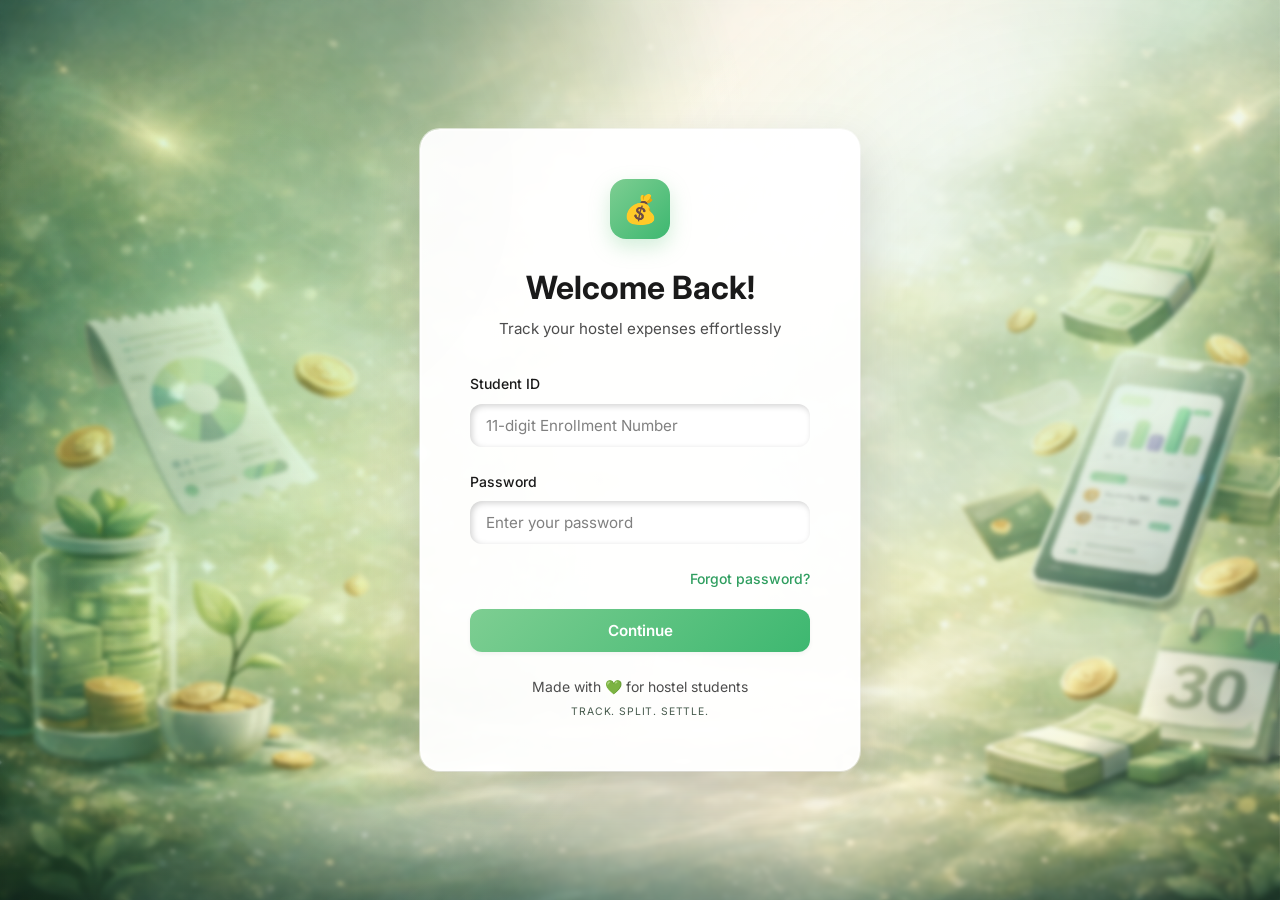
==== commit 403fe880: "Change 'Roommates' link text to 'Friends'" ====
--- a/dashboard.html
+++ b/dashboard.html
@@ -43,7 +43,7 @@
         <li class="nav-item">
           <a href="roommates.html" class="nav-link">
             <span class="nav-icon">👥</span>
-            <span>Roommates</span>
+            <span>Friends</span>
           </a>
         </li>
       </ul>
--- a/styles.css
+++ b/styles.css
@@ -5,43 +5,56 @@
 
 :root {
   /* Color System - HSL Format */
-  --primary: 145 55% 38%;           /* Emerald green - brand color */
-  --primary-hover: 145 60% 30%;     /* Darker emerald for hover */
-  --primary-light: 150 55% 70%;     /* Mint - accent */
-  --primary-glow: 145 50% 48%;      /* Brighter green for effects */
+
+  /* ===== Core Pastel Gradient Colors ===== */
+  --mint-soft: 135 45% 85%;     /* soft green */
+  --peach-soft: 30 70% 88%;     /* warm peach */
+  --aqua-soft: 190 55% 85%;     /* light blue center */
+  --pink-soft: 350 55% 88%;     /* subtle pink edge */
+
+  /* ===== Primary / Accent ===== */
+  --primary: 135 45% 65%;           /* muted mint */
+  --primary-hover: 135 45% 55%;    
+  --primary-light: 135 45% 85%;     
+  --primary-glow: 145 50% 48%;     
   
   --accent: 150 55% 70%;            /* Mint accent */
   --accent-light: 150 50% 96%;      /* Soft mint tint */
   
-  --sage: 135 20% 72%;              /* Sage - neutral green */
-  --sage-light: 135 20% 90%;        /* Light sage for borders */
+  /* ===== Backgrounds ===== */
+  --background: 135 45% 90%;        /* overall soft green */
+  --surface: 0 0% 100%;             /* Pure white for cards */
+  --border: 210 10% 70%;            /* Subtle borders */
   
-  --background: 210 20% 98%;        /* Off-white */
-  --surface: 0 0% 100%;             /* Pure white for cards */
-  --border: 210 15% 90%;            /* Subtle borders */
+  /* ===== Text / Lines ===== */
+  --foreground: 0 0% 10%;           /* near-black text */
+  --foreground-muted: 0 0% 30%;     /*  muted-text */
+  --foreground-light: 0 0% 50%;     /*  light text */
   
-  --foreground: 210 10% 25%;        /* Body text - dark gray */
-  --foreground-muted: 210 8% 45%;   /* Muted text */
-  --foreground-light: 210 8% 65%;   /* Light text */
-  
+  /* ===== Status ===== */
   --success: 145 55% 38%;           /* Green for positive */
   --warning: 45 95% 55%;            /* Amber for warnings */
   --danger: 0 72% 55%;              /* Red for negative */
   
+  /* ===== Shadows ===== */
   --shadow-sm: 0 2px 4px hsl(210 10% 25% / 0.06);
   --shadow-md: 0 4px 12px hsl(210 10% 25% / 0.08);
   --shadow-lg: 0 8px 24px hsl(210 10% 25% / 0.12);
   --shadow-glow: 0 0 24px hsl(var(--primary-glow) / 0.15);
   
+  /* ===== Radius ===== */
   --radius-sm: 8px;
   --radius-md: 12px;
   --radius-lg: 16px;
   --radius-xl: 20px;
   --radius-full: 9999px;
   
+  
+  /* ===== Motion ===== */
   --transition: 0.2s cubic-bezier(0.4, 0, 0.2, 1);
   --transition-slow: 0.3s cubic-bezier(0.4, 0, 0.2, 1);
   
+  /* ===== Spacing ===== */
   --spacing-xs: 4px;
   --spacing-sm: 8px;
   --spacing-md: 16px;
@@ -68,7 +81,7 @@
 
 body {
   font-family: 'Inter', -apple-system, BlinkMacSystemFont, 'Segoe UI', system-ui, sans-serif;
-  background-image: url("./Login_bg.png");
+  background-image: url("./BG_img.png");
   line-height: 1.6;
   min-height: 100vh;
   overflow-x: hidden;
@@ -125,8 +138,9 @@
   display: flex;
   align-items: center;
   justify-content: center;
-  background-image: url("Login_bg.png");
+  background-image: url("BG_img.png");
   background-size: cover;
+  backdrop-filter: blur(7px);
   background-position: center;
   background-repeat: no-repeat;
   padding: var(--spacing-lg);
@@ -176,26 +190,26 @@
   content: '';
   position: absolute;
   inset: 0;
-  background: linear-gradient(
-    to bottom right,
-    rgba(0, 0, 0, 0.55),
-    rgba(0, 0, 0, 0.35)
-  );
-  backdrop-filter: blur(4.5px);
+  background:
+    radial-gradient(circle at 15% 60%, rgba(34,197,94,0.12), transparent 40%),
+    radial-gradient(circle at 85% 40%, rgba(16,185,129,0.12), transparent 40%);
   z-index: 0;
+  backdrop-filter: blur(2px);
+
 }
 
 .login-card {
   position: relative;
   z-index: 1;
   background: rgba(255, 255, 255, 0.95);
-  backdrop-filter: blur(20px);
+
   border-radius: var(--radius-xl);
   padding: var(--spacing-2xl);
   width: 100%;
-  max-width: 420px;
-  box-shadow: var(--shadow-lg);
-  border: 3px solid rgba(255, 255, 255, 0.3);
+  max-width: 440px;
+  box-shadow:  0 20px 50px rgba(0,0,0,0.15),
+    0 0 0 1px rgba(255,255,255,0.6);
+  border: 2px solid rgba(255, 255, 255, 0.3);
   animation: slideUpFade 0.6s ease-out;
 
 }
@@ -248,19 +262,60 @@
 }
 
 .login-button {
-  background: #ff7f50;
+  width: 100%;
+  background: linear-gradient(
+    135deg,
+    hsl(var(--primary)),
+    hsl(var(--primary-glow))
+  );
   border: none;
-  border-radius: 10px;
-  padding: 12px 20px;
+  border-radius: var(--radius-md);
+  box-shadow:
+    0 10px 25px hsl(var(--primary) / 0.35);
+  padding: 14px 24px;
   color: white;
-  font-weight: bold;
+  font-size: 1rem;
+  font-weight: 600;
   cursor: pointer;
-  transition: box-shadow 0.3s ease, transform 0.2s ease;
+  transition: 
+    transform 0.25s ease,
+    box-shadow 0.25s ease,
+    filter 0.25s ease;
 }
 
 .login-button:hover {
-  box-shadow: 0 0 15px #ff7f50, 0 0 30px #ff7f50;
-  transform: scale(1.05);
+  box-shadow:  0 15px 35px hsl(var(--primary) / 0.45);
+  filter: brightness(1.05);
+  transform: translateY(-2px);
+}
+
+.login-button:active {
+  transform: translateY(0);
+  box-shadow:
+    0 8px 20px hsl(var(--primary) / 0.3);
+}
+
+
+/* FORGOT PASSWORD */
+.forgot-password {
+  display: flex;
+  justify-content: flex-end;
+  text-align: right;
+  margin-top: 2px;
+  margin-bottom: 10px;
+}
+
+.forgot-password a {
+  font-size: 0.85rem;
+  color: #2f9e5f;
+  text-decoration: none;
+  font-weight: 500;
+  font-size: 14px;
+}
+
+.forgot-password a:hover {
+  text-decoration: underline;
+  color: #278a52; 
 }
 
 
@@ -276,13 +331,14 @@
 
 .sidebar {
   width: 260px;
-  background: hsl(var(--surface));
-  border-right: 1px solid hsl(var(--border));
+  background: rgba(255, 255, 255, 0.85);
+  backdrop-filter: blur(8px);
+  border-right: 1px solid rgba(0,0,0,0.05);
   padding: var(--spacing-lg);
   display: flex;
   flex-direction: column;
   position: fixed;
-  height: 100vh;
+  min-height: 100vh;
   left: 0;
   top: 0;
 }
@@ -363,6 +419,7 @@
   margin-left: 260px;
   padding: var(--spacing-xl);
   min-height: 100vh;
+  overflow-y: auto;
 }
 
 .page-header {
@@ -377,17 +434,20 @@
   font-size: 1rem;
 }
 
+
 /* ================================
    CARDS & CONTAINERS
    ================================ */
 
 .card {
-  background: hsl(var(--surface));
-  border-radius: var(--radius-lg);
+  background: rgba(255, 255, 255, 0.92);
+  border-radius: 16px;
+  box-shadow: 0 10px 30px rgba(0,0,0,0.06);
   padding: var(--spacing-lg);
-  box-shadow: var(--shadow-sm);
+
   border: 1px solid hsl(var(--border));
   transition: all var(--transition);
+  margin-bottom: 24px;
 }
 
 .card:hover {
@@ -1067,12 +1127,12 @@
   position: fixed;
   inset: 0;
   background: rgba(0, 0, 0, 0.5);
-  backdrop-filter: blur(4px);
   display: flex;
   align-items: center;
   justify-content: center;
   z-index: 1000;
   padding: var(--spacing-lg);
+  backdrop-filter: blur(4px);
 }
 
 .modal {
@@ -1221,4 +1281,5 @@
     top 0.3s cubic-bezier(0.16, 1, 0.3, 1),
     font-size 0.3s ease,
     color 0.3s ease;
-}+}
+
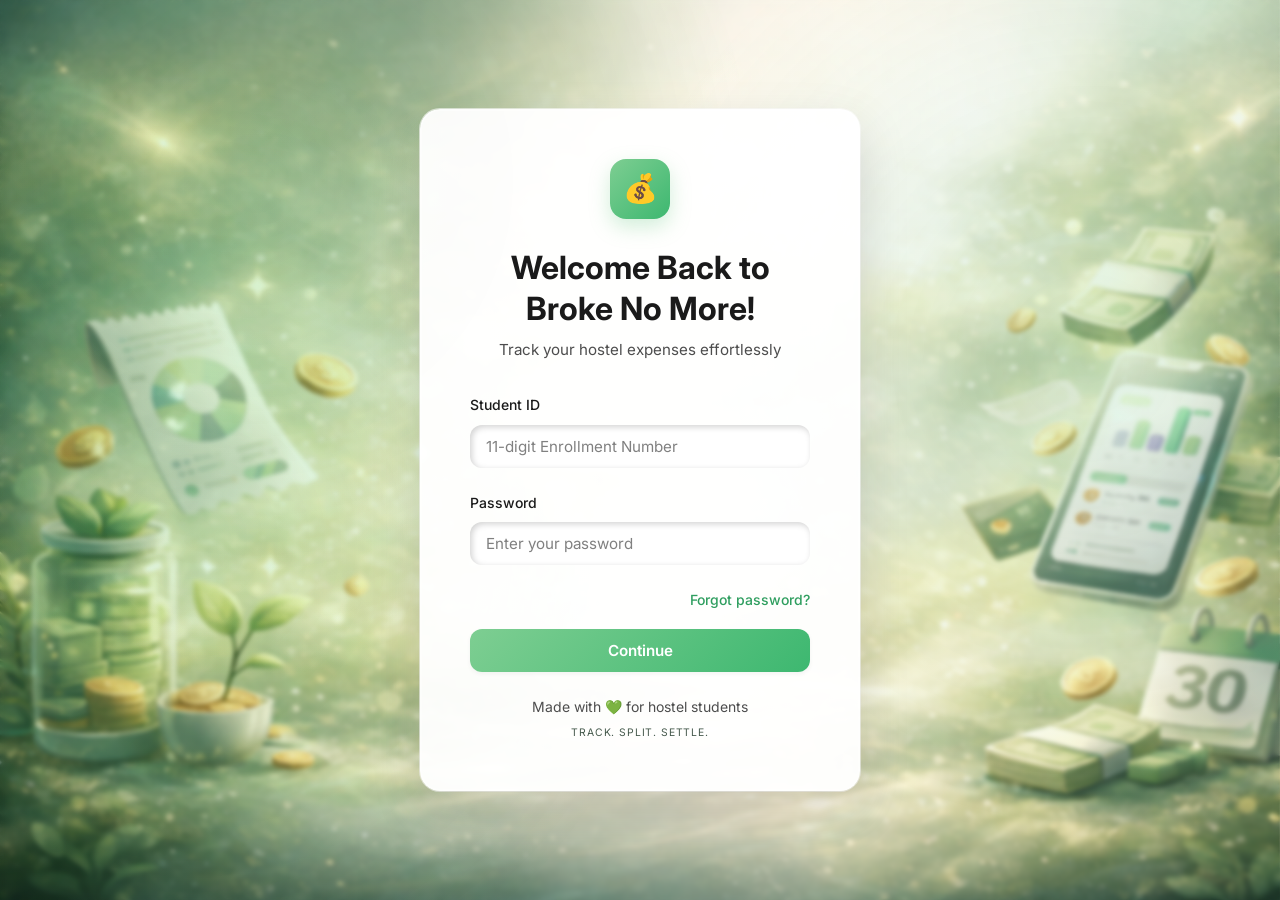
==== commit 090ae16c: "Update dashboard title and sidebar branding" ====
--- a/dashboard.html
+++ b/dashboard.html
@@ -3,7 +3,7 @@
 <head>
   <meta charset="UTF-8">
   <meta name="viewport" content="width=device-width, initial-scale=1.0">
-  <title>Dashboard - Hostel Expense Manager</title>
+  <title>Dashboard - Broke No More </title>
   <link rel="preconnect" href="https://fonts.googleapis.com">
   <link rel="preconnect" href="https://fonts.gstatic.com" crossorigin>
   <link href="https://fonts.googleapis.com/css2?family=Inter:wght@400;500;600;700&display=swap" rel="stylesheet">
@@ -16,8 +16,8 @@
       <div class="sidebar-logo">
         <div class="logo-icon">💰</div>
         <div class="logo-text">
-          <h3>Expense Hub</h3>
-          <p>Hostel Manager</p>
+          <h3>Broke No More</h3>
+          <p>Expense Manager</p>
         </div>
       </div>
 
@@ -48,7 +48,7 @@
         </li>
       </ul>
 
-      <button class="btn btn-ghost" id="logoutBtn" style="width: 100%;">
+      <button class="btn btn-primary" id="logoutBtn" style="width: 100%;">
         <span>🚪</span>
         <span>Logout</span>
       </button>
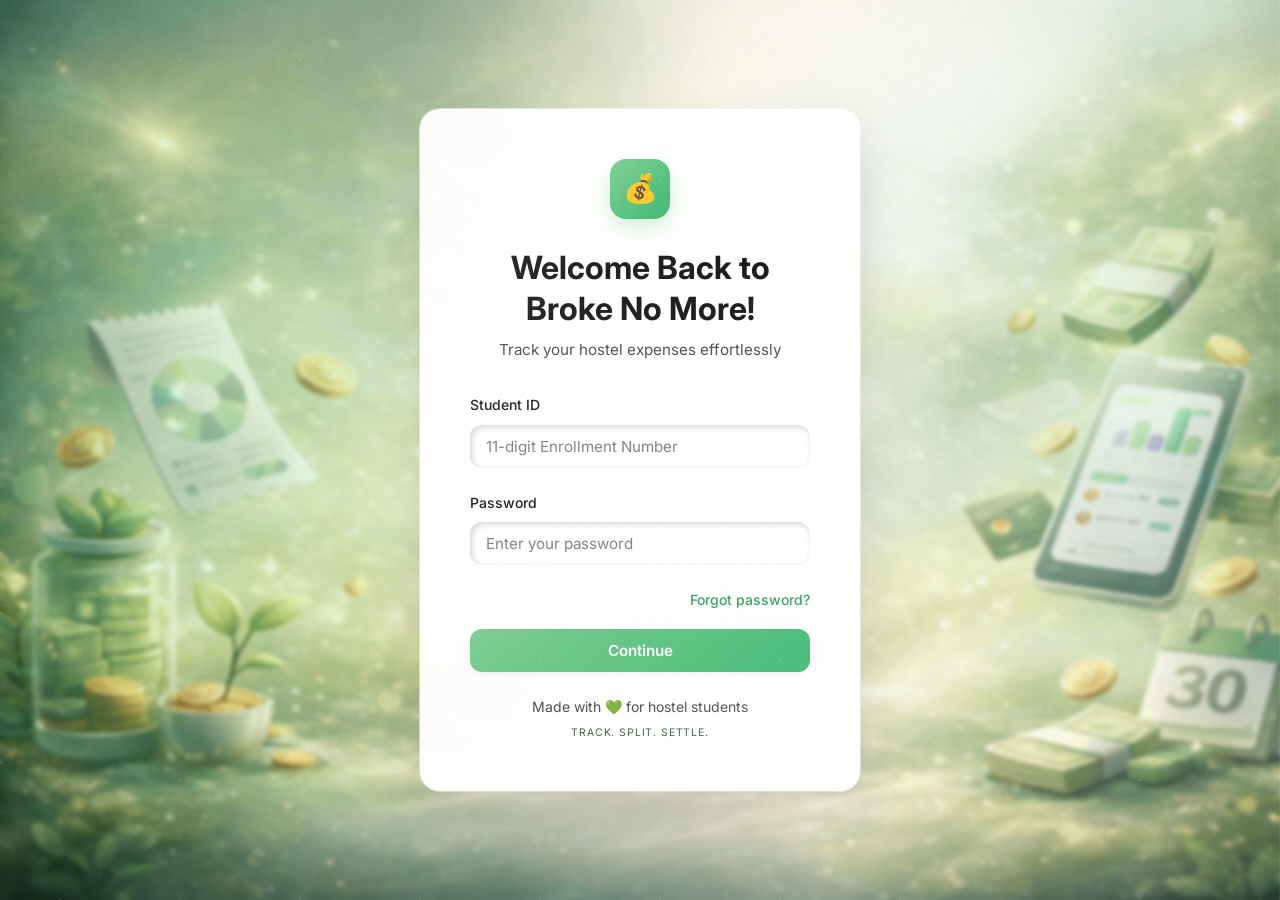
==== commit dfd959d6: "update icon" ====
--- a/dashboard.html
+++ b/dashboard.html
@@ -4,6 +4,7 @@
   <meta charset="UTF-8">
   <meta name="viewport" content="width=device-width, initial-scale=1.0">
   <title>Dashboard - Broke No More </title>
+  <link rel="icon" type="image/png" href="icon.png">
   <link rel="preconnect" href="https://fonts.googleapis.com">
   <link rel="preconnect" href="https://fonts.gstatic.com" crossorigin>
   <link href="https://fonts.googleapis.com/css2?family=Inter:wght@400;500;600;700&display=swap" rel="stylesheet">
--- a/styles.css
+++ b/styles.css
@@ -81,7 +81,7 @@
 
 body {
   font-family: 'Inter', -apple-system, BlinkMacSystemFont, 'Segoe UI', system-ui, sans-serif;
-  background-image: url("./BG_img.png");
+  background-image: url("./BG_img.png") center/cover no-repeat fixed;
   line-height: 1.6;
   min-height: 100vh;
   overflow-x: hidden;
@@ -132,6 +132,56 @@
 /* ================================
    LAYOUT - LOGIN PAGE
    ================================ */
+
+.ambient-overlay {
+  position: fixed;
+  inset: 0;
+  background: radial-gradient(
+      circle at 20% 30%,
+      rgba(255,255,255,0.15),
+      transparent 40%
+    ),
+    radial-gradient(
+      circle at 80% 70%,
+      rgba(255,255,255,0.12),
+      transparent 45%
+    );
+  animation: ambientMove 20s ease-in-out infinite alternate;
+  pointer-events: none;
+  z-index: 1;
+}
+
+@keyframes ambientMove {
+  0% {
+    transform: translate(0px, 0px);
+  }
+  100% {
+    transform: translate(-20px, -15px);
+  }
+}
+
+body::before {
+  content: "";
+  position: fixed;
+  inset: 0;
+  background-image: radial-gradient(
+    rgba(255,255,255,0.12) 1px,
+    transparent 1px
+  );
+  background-size: 120px 120px;
+  animation: grainDrift 18s linear infinite;
+  pointer-events: none;
+  z-index: 2;
+}
+
+@keyframes grainDrift {
+  from {
+    background-position: 0 0;
+  }
+  to {
+    background-position: 120px 120px;
+  }
+}
 
 .login-container {
   min-height: 100vh;
@@ -200,7 +250,7 @@
 
 .login-card {
   position: relative;
-  z-index: 1;
+  z-index: 5;
   background: rgba(255, 255, 255, 0.95);
 
   border-radius: var(--radius-xl);
@@ -210,18 +260,16 @@
   box-shadow:  0 20px 50px rgba(0,0,0,0.15),
     0 0 0 1px rgba(255,255,255,0.6);
   border: 2px solid rgba(255, 255, 255, 0.3);
-  animation: slideUpFade 0.6s ease-out;
-
-}
-
-@keyframes slideUpFade {
-  from {
-    opacity: 0;
-    transform: translateY(40px) scale(0.96);
+  animation: cardFloat 6s ease-in-out infinite;
+
+}
+
+@keyframes cardFloat {
+  0%, 100% {
+    transform: translateY(0);
   }
-  to {
-    opacity: 1;
-    transform: translateY(0) scale(1);
+  50% {
+    transform: translateY(-6px);
   }
 }
 
@@ -868,6 +916,52 @@
   flex-shrink: 0;
 }
 
+/* Header layout */
+.expense-header {
+  display: flex;
+  align-items: center;
+  position: relative;
+}
+
+/* Date + hint container */
+.expense-date-wrapper {
+  margin-left: auto;
+  margin-right: 28px; /* keeps distance from ❌ */
+  display: flex;
+  flex-direction: column;
+  align-items: flex-end;
+}
+
+/* Date pill styling */
+.expense-date {
+  padding: 6px 12px;
+  font-size: 13px;
+  border-radius: 999px;
+  border: 1.5px solid #22c55e;
+  background-color: #f5fffb;
+  color: #065f46;
+}
+
+/* Remove ugly browser outline */
+.expense-date:focus {
+  outline: none;
+  border-color: #22c55e;
+  box-shadow: 0 0 0 2px rgba(34, 197, 94, 0.25);
+}
+
+/* Small helper text */
+.expense-date-hint {
+  font-size: 11px;
+  color: #6b7280; /* neutral gray */
+  margin-top: 3px;
+}
+
+.expense-date,
+.expense-date-display {
+  font-family: 'Nunito', 'Segoe UI', system-ui, sans-serif;
+  font-weight: 600;
+}
+
 .expense-details {
   flex: 1;
   min-width: 0;
@@ -939,6 +1033,7 @@
   font-size: 0.875rem;
   color: hsl(var(--foreground-muted));
 }
+
 
 /* ================================
    ROOMMATE CARDS
